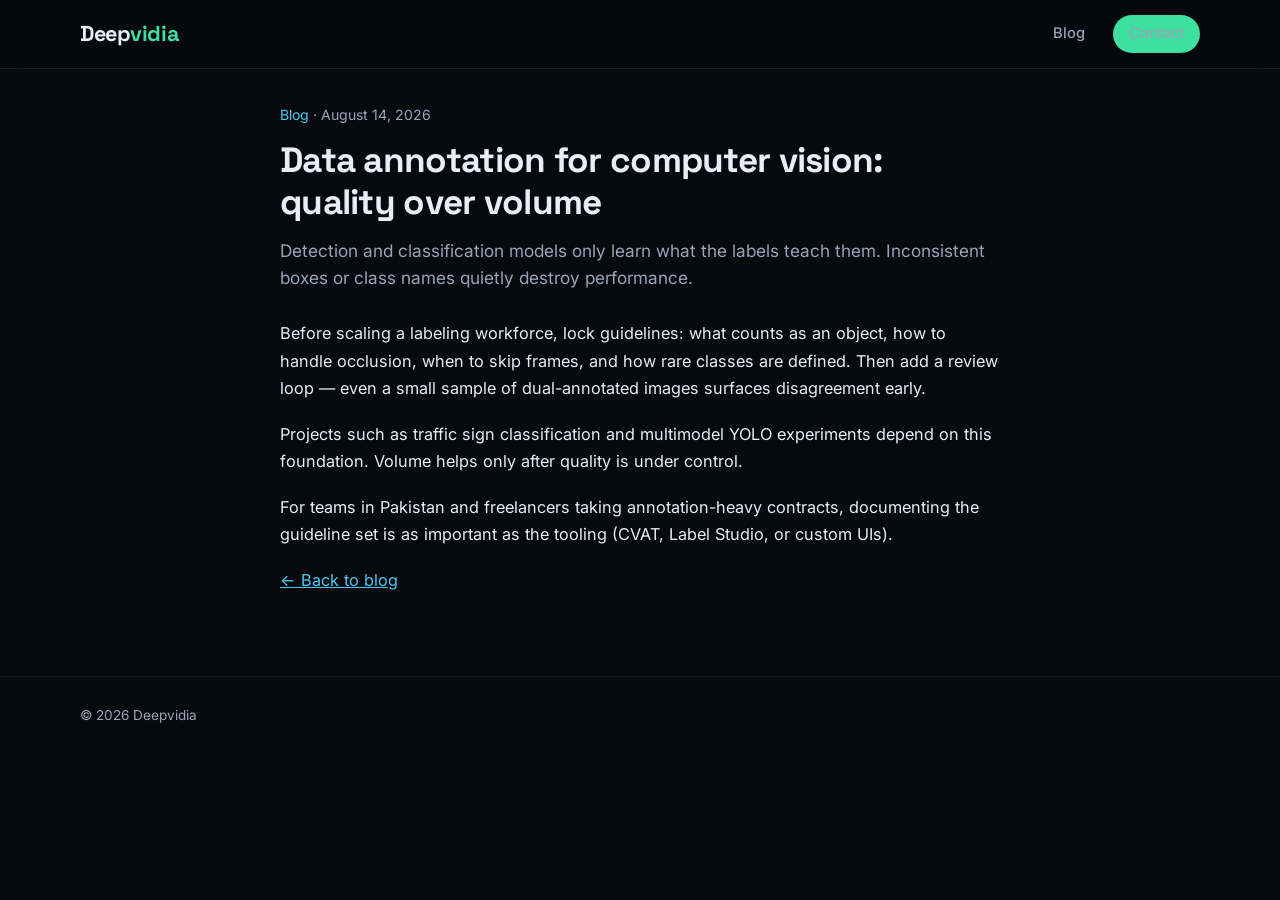
==== blog/posts/2026-08-14-data-annotation-for-computer-vision.html @ 0da2735f "Add blog section with seed posts and styles; prepare for daily automated tech posts" ====
<!DOCTYPE html>
<html lang="en">
<head>
  <meta charset="UTF-8" />
  <meta name="viewport" content="width=device-width, initial-scale=1.0" />
  <title>Data annotation for computer vision: quality over volume | Deepvidia Blog</title>
  <meta name="description" content="Why annotation quality, guidelines, and review loops matter more than dataset size for computer vision detection and classification projects." />
  <link rel="canonical" href="https://zuhaibbutt786.github.io/deepvidia/blog/posts/2026-08-14-data-annotation-for-computer-vision.html" />
  <link rel="stylesheet" href="../../css/styles.css" />
  <link rel="stylesheet" href="../../css/blog.css" />
  <link href="https://fonts.googleapis.com/css2?family=Inter:wght@400;500;600;700&family=Space+Grotesk:wght@500;600;700&display=swap" rel="stylesheet" />
</head>
<body class="blog-page">
  <header class="site-header">
    <div class="container header-inner">
      <a href="../../" class="logo">Deep<span>vidia</span></a>
      <nav class="nav"><a href="../">Blog</a><a href="../../#contact" class="btn btn-sm">Contact</a></nav>
    </div>
  </header>
  <main class="blog-main">
    <article class="post container">
      <p class="post-meta"><a href="../">Blog</a> · <time datetime="2026-08-14">August 14, 2026</time></p>
      <h1>Data annotation for computer vision: quality over volume</h1>
      <p class="post-lead">Detection and classification models only learn what the labels teach them. Inconsistent boxes or class names quietly destroy performance.</p>
      <div class="post-body">
        <p>Before scaling a labeling workforce, lock guidelines: what counts as an object, how to handle occlusion, when to skip frames, and how rare classes are defined. Then add a review loop — even a small sample of dual-annotated images surfaces disagreement early.</p>
        <p>Projects such as traffic sign classification and multimodel YOLO experiments depend on this foundation. Volume helps only after quality is under control.</p>
        <p>For teams in Pakistan and freelancers taking annotation-heavy contracts, documenting the guideline set is as important as the tooling (CVAT, Label Studio, or custom UIs).</p>
        <p><a href="../">← Back to blog</a></p>
      </div>
    </article>
  </main>
  <footer class="site-footer"><div class="container footer-inner"><p>© 2026 Deepvidia</p></div></footer>
</body>
</html>
---- css/styles.css ----
:root {
  --bg: #07090f;
  --bg-elevated: #0d111a;
  --bg-card: #121826;
  --border: rgba(255, 255, 255, 0.08);
  --text: #e8edf7;
  --text-muted: #9aa4b8;
  --accent: #3ee0a0;
  --accent-2: #4cc9f0;
  --radius: 14px;
  --font: "Inter", system-ui, sans-serif;
  --display: "Space Grotesk", system-ui, sans-serif;
}

*,
*::before,
*::after {
  box-sizing: border-box;
  margin: 0;
  padding: 0;
}

html {
  scroll-behavior: smooth;
}

body {
  font-family: var(--font);
  background: var(--bg);
  color: var(--text);
  line-height: 1.6;
  overflow-x: hidden;
  min-height: 100vh;
}

#canvas-container {
  position: fixed;
  inset: 0;
  z-index: 0;
  pointer-events: none;
  opacity: 0.55;
}

.container {
  width: min(1120px, 92vw);
  margin-inline: auto;
  position: relative;
  z-index: 1;
}

/* Header */
.site-header {
  position: fixed;
  top: 0;
  left: 0;
  right: 0;
  z-index: 100;
  backdrop-filter: blur(16px);
  background: rgba(7, 9, 15, 0.75);
  border-bottom: 1px solid var(--border);
}

.header-inner {
  display: flex;
  align-items: center;
  justify-content: space-between;
  height: 68px;
}

.logo {
  font-family: var(--display);
  font-weight: 700;
  font-size: 1.35rem;
  color: var(--text);
  text-decoration: none;
  letter-spacing: -0.02em;
}

.logo span {
  color: var(--accent);
}

.nav {
  display: flex;
  align-items: center;
  gap: 1.75rem;
}

.nav a {
  color: var(--text-muted);
  text-decoration: none;
  font-size: 0.92rem;
  font-weight: 500;
  transition: color 0.2s;
}

.nav a:hover {
  color: var(--text);
}

.menu-toggle {
  display: none;
  background: none;
  border: none;
  cursor: pointer;
  width: 28px;
  height: 20px;
  flex-direction: column;
  justify-content: space-between;
}

.menu-toggle span {
  display: block;
  height: 2px;
  background: var(--text);
  border-radius: 2px;
}

/* Buttons */
.btn {
  display: inline-flex;
  align-items: center;
  justify-content: center;
  padding: 0.7rem 1.35rem;
  background: var(--accent);
  color: #04120c;
  font-weight: 600;
  font-size: 0.92rem;
  border-radius: 999px;
  text-decoration: none;
  border: none;
  transition: transform 0.2s, box-shadow 0.2s, background 0.2s;
}

.btn:hover {
  transform: translateY(-1px);
  box-shadow: 0 8px 24px rgba(62, 224, 160, 0.25);
}

.btn-outline {
  background: transparent;
  color: var(--text);
  border: 1px solid var(--border);
}

.btn-outline:hover {
  border-color: var(--accent);
  color: var(--accent);
  box-shadow: none;
}

.btn-sm {
  padding: 0.45rem 1rem;
  font-size: 0.85rem;
}

/* Hero */
.hero {
  min-height: 100vh;
  display: flex;
  align-items: center;
  padding: 7rem 0 5rem;
  position: relative;
}

.hero-content {
  max-width: 720px;
}

.eyebrow {
  font-size: 0.8rem;
  font-weight: 600;
  letter-spacing: 0.12em;
  text-transform: uppercase;
  color: var(--accent);
  margin-bottom: 1.1rem;
}

.hero h1 {
  font-family: var(--display);
  font-size: clamp(2.4rem, 5.5vw, 3.6rem);
  font-weight: 700;
  line-height: 1.12;
  letter-spacing: -0.03em;
  margin-bottom: 1.25rem;
}

.lead {
  font-size: 1.1rem;
  color: var(--text-muted);
  max-width: 540px;
  margin-bottom: 2rem;
}

.hero-actions {
  display: flex;
  flex-wrap: wrap;
  gap: 0.85rem;
}

/* Sections */
.section {
  padding: 5.5rem 0;
  position: relative;
}

.section-alt {
  background: linear-gradient(180deg, transparent, rgba(13, 17, 26, 0.6), transparent);
}

.section-header {
  margin-bottom: 2.75rem;
  max-width: 560px;
}

.section-header h2 {
  font-family: var(--display);
  font-size: clamp(1.75rem, 3.5vw, 2.25rem);
  font-weight: 700;
  letter-spacing: -0.02em;
  margin-bottom: 0.6rem;
}

.section-header p {
  color: var(--text-muted);
}

/* Cards grid */
.grid {
  display: grid;
  gap: 1.25rem;
}

.cards {
  grid-template-columns: repeat(auto-fit, minmax(280px, 1fr));
}

.card {
  background: var(--bg-card);
  border: 1px solid var(--border);
  border-radius: var(--radius);
  padding: 1.5rem 1.4rem;
  transition: border-color 0.25s, transform 0.25s;
}

.card:hover {
  border-color: rgba(62, 224, 160, 0.35);
  transform: translateY(-3px);
}

.card-icon {
  font-family: var(--display);
  font-size: 0.85rem;
  font-weight: 600;
  color: var(--accent);
  margin-bottom: 0.85rem;
  opacity: 0.85;
}

.card h3 {
  font-size: 1.1rem;
  font-weight: 600;
  margin-bottom: 0.5rem;
}

.card p {
  font-size: 0.92rem;
  color: var(--text-muted);
}

/* Projects */
.projects {
  grid-template-columns: repeat(auto-fit, minmax(300px, 1fr));
}

.project-card {
  display: block;
  background: var(--bg-card);
  border: 1px solid var(--border);
  border-radius: var(--radius);
  padding: 1.4rem 1.35rem;
  text-decoration: none;
  color: inherit;
  transition: border-color 0.25s, transform 0.25s, background 0.25s;
}

.project-card:hover {
  border-color: rgba(76, 201, 240, 0.4);
  transform: translateY(-3px);
  background: #151c2c;
}

.project-card h3 {
  font-size: 1.05rem;
  font-weight: 600;
  margin-bottom: 0.45rem;
}

.project-card p {
  font-size: 0.88rem;
  color: var(--text-muted);
  margin-bottom: 0.9rem;
}

.tag {
  display: inline-block;
  font-size: 0.72rem;
  font-weight: 600;
  letter-spacing: 0.04em;
  text-transform: uppercase;
  color: var(--accent-2);
  background: rgba(76, 201, 240, 0.1);
  padding: 0.25rem 0.55rem;
  border-radius: 6px;
}

/* Leadership */
.leadership {
  display: grid;
  grid-template-columns: 280px 1fr;
  gap: 2.5rem;
  align-items: start;
  background: var(--bg-card);
  border: 1px solid var(--border);
  border-radius: 20px;
  padding: 2rem;
}

.leader-photo img {
  width: 100%;
  height: auto;
  border-radius: 16px;
  display: block;
  object-fit: cover;
  border: 1px solid var(--border);
}

.leader-content h3 {
  font-family: var(--display);
  font-size: 1.6rem;
  font-weight: 700;
  margin-bottom: 0.2rem;
}

.role {
  color: var(--accent);
  font-weight: 600;
  font-size: 0.95rem;
  margin-bottom: 1rem;
}

.bio {
  color: var(--text-muted);
  margin-bottom: 1.25rem;
  max-width: 540px;
}

.vision {
  border-left: 3px solid var(--accent);
  padding: 0.85rem 0 0.85rem 1.15rem;
  margin: 0 0 1.5rem;
  color: var(--text);
  font-size: 1.02rem;
  line-height: 1.55;
  font-style: normal;
}

.leader-links {
  display: flex;
  gap: 1.25rem;
}

.leader-links a {
  color: var(--accent-2);
  text-decoration: none;
  font-weight: 500;
  font-size: 0.92rem;
}

.leader-links a:hover {
  text-decoration: underline;
}

/* Contact */
.contact {
  text-align: center;
  max-width: 560px;
  margin-inline: auto;
}

.contact h2 {
  font-family: var(--display);
  font-size: 1.9rem;
  margin-bottom: 0.75rem;
}

.contact p {
  color: var(--text-muted);
  margin-bottom: 1.5rem;
}

/* Footer */
.site-footer {
  border-top: 1px solid var(--border);
  padding: 1.75rem 0;
  position: relative;
  z-index: 1;
}

.footer-inner {
  display: flex;
  justify-content: space-between;
  align-items: center;
  flex-wrap: wrap;
  gap: 0.5rem;
  font-size: 0.85rem;
  color: var(--text-muted);
}

/* Responsive */
@media (max-width: 820px) {
  .nav {
    display: none;
  }

  .menu-toggle {
    display: flex;
  }

  .leadership {
    grid-template-columns: 1fr;
    justify-items: center;
    text-align: center;
  }

  .leader-photo {
    max-width: 220px;
  }

  .vision {
    text-align: left;
  }

  .leader-links {
    justify-content: center;
  }

  .bio {
    margin-inline: auto;
  }
}

@media (max-width: 520px) {
  .hero {
    padding-top: 6rem;
  }

  .hero-actions {
    flex-direction: column;
  }

  .btn {
    width: 100%;
  }
}
---- css/blog.css ----
.blog-page #canvas-container { display: none; }

.blog-main {
  padding: 6.5rem 0 4rem;
  position: relative;
  z-index: 1;
  min-height: 70vh;
}

.blog-header {
  margin-bottom: 2.5rem;
  max-width: 640px;
}

.blog-header h1 {
  font-family: var(--display);
  font-size: clamp(1.9rem, 4vw, 2.5rem);
  font-weight: 700;
  letter-spacing: -0.02em;
  margin-bottom: 0.75rem;
}

.blog-list {
  display: flex;
  flex-direction: column;
  gap: 1.25rem;
}

.blog-card {
  background: var(--bg-card);
  border: 1px solid var(--border);
  border-radius: var(--radius);
  padding: 1.4rem 1.5rem;
  transition: border-color 0.25s, transform 0.25s;
}

.blog-card:hover {
  border-color: rgba(62, 224, 160, 0.35);
  transform: translateY(-2px);
}

.blog-card time {
  font-size: 0.8rem;
  color: var(--text-muted);
  display: block;
  margin-bottom: 0.4rem;
}

.blog-card h2 {
  font-size: 1.15rem;
  font-weight: 600;
  margin-bottom: 0.45rem;
  line-height: 1.35;
}

.blog-card h2 a {
  color: var(--text);
  text-decoration: none;
}

.blog-card h2 a:hover {
  color: var(--accent);
}

.blog-card p {
  font-size: 0.92rem;
  color: var(--text-muted);
  margin-bottom: 0.75rem;
}

.nav a.active {
  color: var(--accent);
}

/* Single post */
.post {
  max-width: 720px;
}

.post-meta {
  font-size: 0.88rem;
  color: var(--text-muted);
  margin-bottom: 0.75rem;
}

.post-meta a {
  color: var(--accent-2);
  text-decoration: none;
}

.post h1 {
  font-family: var(--display);
  font-size: clamp(1.7rem, 3.5vw, 2.2rem);
  font-weight: 700;
  letter-spacing: -0.02em;
  line-height: 1.2;
  margin-bottom: 0.85rem;
}

.post-lead {
  font-size: 1.08rem;
  color: var(--text-muted);
  margin-bottom: 1.75rem;
}

.post-body {
  font-size: 1.02rem;
  line-height: 1.7;
}

.post-body p {
  margin-bottom: 1.1rem;
}

.post-body h2 {
  font-family: var(--display);
  font-size: 1.25rem;
  margin: 1.75rem 0 0.75rem;
}

.post-body ul {
  margin: 0 0 1.1rem 1.25rem;
}

.post-body li {
  margin-bottom: 0.35rem;
}

.post-body a {
  color: var(--accent-2);
}
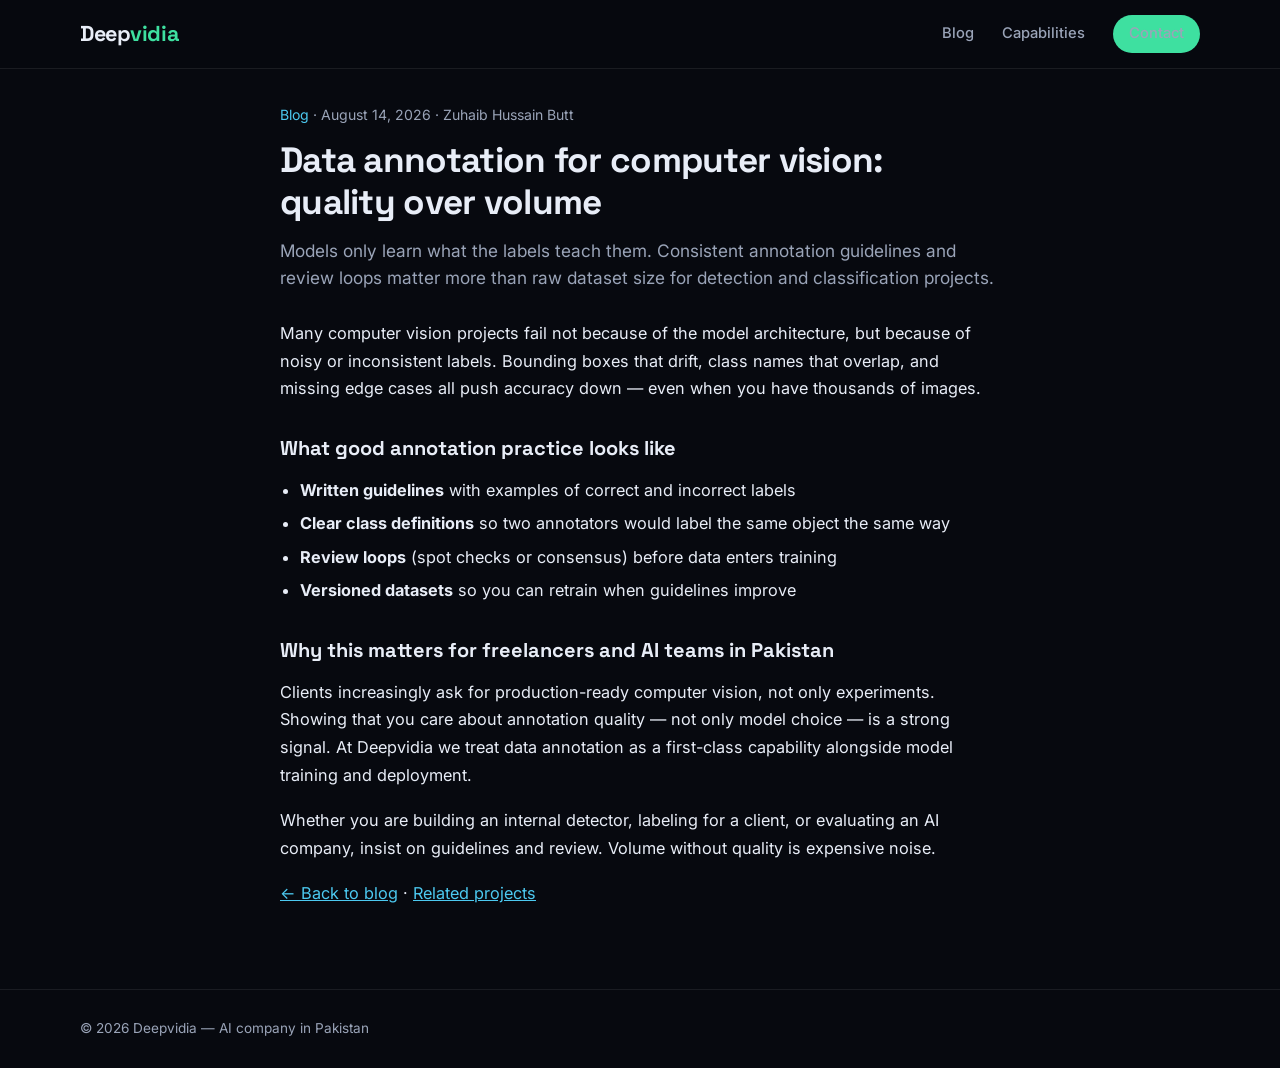
==== commit 5602332a: "Continue: strengthen blog posts with Article schema + richer content, add 404 page, polish for SEO a" ====
--- a/blog/posts/2026-08-14-data-annotation-for-computer-vision.html
+++ b/blog/posts/2026-08-14-data-annotation-for-computer-vision.html
@@ -4,32 +4,76 @@
   <meta charset="UTF-8" />
   <meta name="viewport" content="width=device-width, initial-scale=1.0" />
   <title>Data annotation for computer vision: quality over volume | Deepvidia Blog</title>
-  <meta name="description" content="Why annotation quality, guidelines, and review loops matter more than dataset size for computer vision detection and classification projects." />
+  <meta name="description" content="Why consistent data annotation guidelines and review loops matter more than dataset size for computer vision detection and classification projects. Practical notes from Deepvidia." />
+  <meta name="keywords" content="data annotation, computer vision annotation, labeling quality, AI data Pakistan, Deepvidia" />
   <link rel="canonical" href="https://zuhaibbutt786.github.io/deepvidia/blog/posts/2026-08-14-data-annotation-for-computer-vision.html" />
+  <meta name="robots" content="index, follow" />
+  <meta name="author" content="Zuhaib Hussain Butt" />
+  <meta property="og:type" content="article" />
+  <meta property="og:title" content="Data annotation for computer vision: quality over volume" />
+  <meta property="og:description" content="Annotation quality drives computer vision model reliability more than raw dataset size." />
+  <meta property="og:url" content="https://zuhaibbutt786.github.io/deepvidia/blog/posts/2026-08-14-data-annotation-for-computer-vision.html" />
+  <meta property="article:published_time" content="2026-08-14" />
   <link rel="stylesheet" href="../../css/styles.css" />
   <link rel="stylesheet" href="../../css/blog.css" />
   <link href="https://fonts.googleapis.com/css2?family=Inter:wght@400;500;600;700&family=Space+Grotesk:wght@500;600;700&display=swap" rel="stylesheet" />
+  <script type="application/ld+json">
+  {
+    "@context": "https://schema.org",
+    "@type": "Article",
+    "headline": "Data annotation for computer vision: quality over volume",
+    "datePublished": "2026-08-14",
+    "dateModified": "2026-08-16",
+    "author": {
+      "@type": "Person",
+      "name": "Zuhaib Hussain Butt",
+      "url": "https://github.com/zuhaibbutt786"
+    },
+    "publisher": {
+      "@type": "Organization",
+      "name": "Deepvidia",
+      "url": "https://zuhaibbutt786.github.io/deepvidia/"
+    },
+    "description": "Why annotation quality matters more than volume for computer vision models.",
+    "mainEntityOfPage": "https://zuhaibbutt786.github.io/deepvidia/blog/posts/2026-08-14-data-annotation-for-computer-vision.html"
+  }
+  </script>
 </head>
 <body class="blog-page">
   <header class="site-header">
     <div class="container header-inner">
       <a href="../../" class="logo">Deep<span>vidia</span></a>
-      <nav class="nav"><a href="../">Blog</a><a href="../../#contact" class="btn btn-sm">Contact</a></nav>
+      <nav class="nav">
+        <a href="../">Blog</a>
+        <a href="../../#capabilities">Capabilities</a>
+        <a href="../../#contact" class="btn btn-sm">Contact</a>
+      </nav>
     </div>
   </header>
   <main class="blog-main">
     <article class="post container">
-      <p class="post-meta"><a href="../">Blog</a> · <time datetime="2026-08-14">August 14, 2026</time></p>
+      <p class="post-meta"><a href="../">Blog</a> · <time datetime="2026-08-14">August 14, 2026</time> · Zuhaib Hussain Butt</p>
       <h1>Data annotation for computer vision: quality over volume</h1>
-      <p class="post-lead">Detection and classification models only learn what the labels teach them. Inconsistent boxes or class names quietly destroy performance.</p>
+      <p class="post-lead">Models only learn what the labels teach them. Consistent annotation guidelines and review loops matter more than raw dataset size for detection and classification projects.</p>
       <div class="post-body">
-        <p>Before scaling a labeling workforce, lock guidelines: what counts as an object, how to handle occlusion, when to skip frames, and how rare classes are defined. Then add a review loop — even a small sample of dual-annotated images surfaces disagreement early.</p>
-        <p>Projects such as traffic sign classification and multimodel YOLO experiments depend on this foundation. Volume helps only after quality is under control.</p>
-        <p>For teams in Pakistan and freelancers taking annotation-heavy contracts, documenting the guideline set is as important as the tooling (CVAT, Label Studio, or custom UIs).</p>
-        <p><a href="../">← Back to blog</a></p>
+        <p>Many computer vision projects fail not because of the model architecture, but because of noisy or inconsistent labels. Bounding boxes that drift, class names that overlap, and missing edge cases all push accuracy down — even when you have thousands of images.</p>
+
+        <h2>What good annotation practice looks like</h2>
+        <ul>
+          <li><strong>Written guidelines</strong> with examples of correct and incorrect labels</li>
+          <li><strong>Clear class definitions</strong> so two annotators would label the same object the same way</li>
+          <li><strong>Review loops</strong> (spot checks or consensus) before data enters training</li>
+          <li><strong>Versioned datasets</strong> so you can retrain when guidelines improve</li>
+        </ul>
+
+        <h2>Why this matters for freelancers and AI teams in Pakistan</h2>
+        <p>Clients increasingly ask for production-ready computer vision, not only experiments. Showing that you care about annotation quality — not only model choice — is a strong signal. At Deepvidia we treat data annotation as a first-class capability alongside model training and deployment.</p>
+
+        <p>Whether you are building an internal detector, labeling for a client, or evaluating an AI company, insist on guidelines and review. Volume without quality is expensive noise.</p>
+        <p><a href="../">← Back to blog</a> · <a href="../../#projects">Related projects</a></p>
       </div>
     </article>
   </main>
-  <footer class="site-footer"><div class="container footer-inner"><p>© 2026 Deepvidia</p></div></footer>
+  <footer class="site-footer"><div class="container footer-inner"><p>© 2026 Deepvidia — AI company in Pakistan</p></div></footer>
 </body>
-</html>+</html>
